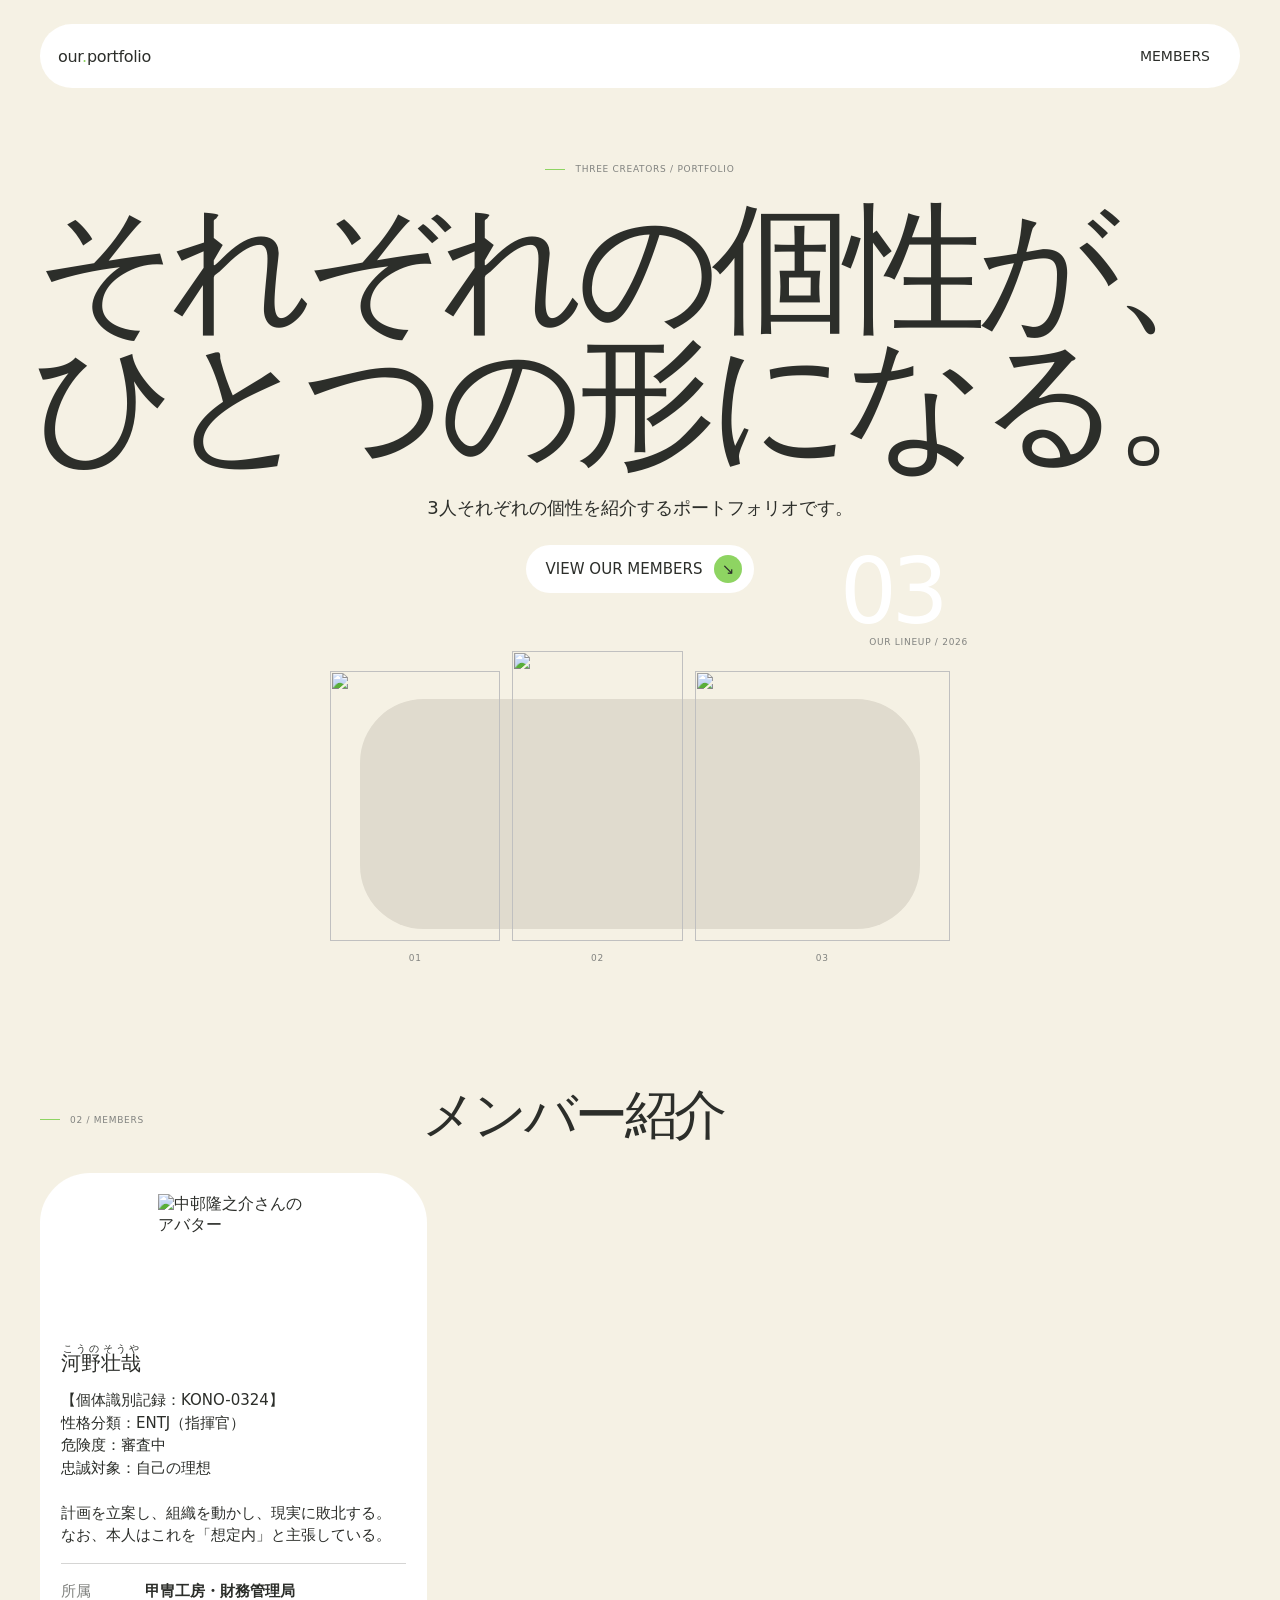
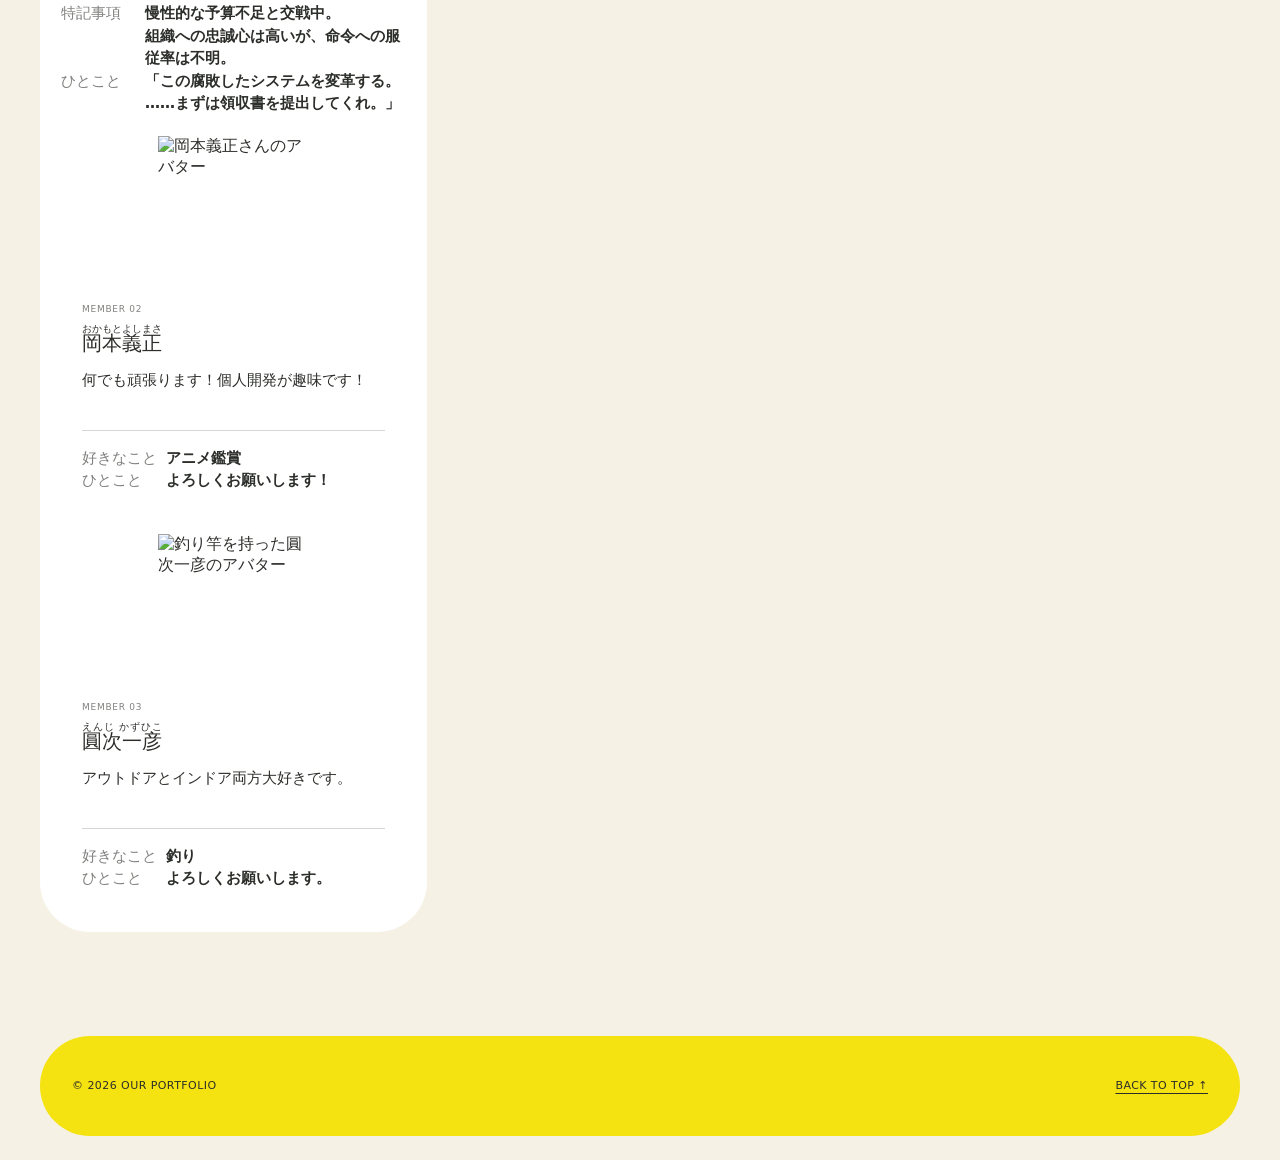
==== index.html @ 77584edf "テストコミット" ====
<!doctype html>
<html lang="ja">
<head>
  <meta charset="utf-8">
  <meta name="viewport" content="width=device-width, initial-scale=1">
  <meta name="theme-color" content="#f5f1e4">
  <meta name="description" content="3人の個性と制作物を紹介するポートフォリオサイトです。">
  <title>3人のポートフォリオ | Our Portfolio</title>
  <style>
    :root {
      color-scheme: light;
      --paper: #f5f1e4;
      --ink: #2c2e2a;
      --muted: #80827f;
      --green: #8ed462;
      --line: #d5d5d4;
      --sandstone: #e0dbce;
      --white: #ffffff;
      --blue: #2ba0ff;
      --coral: #ff705d;
      --yellow: #f5e211;
      --sans: Inter, ui-sans-serif, system-ui, -apple-system, BlinkMacSystemFont, "Segoe UI", sans-serif;
    }

    * {
      box-sizing: border-box;
    }

    html {
      scroll-behavior: smooth;
    }

    body {
      margin: 0;
      background: var(--paper);
      color: var(--ink);
      font-family: var(--sans);
      -webkit-font-smoothing: antialiased;
    }

    a {
      color: inherit;
    }

    .page-shell {
      width: min(1200px, calc(100% - 64px));
      margin: 0 auto;
    }

    .site-header {
      display: flex;
      align-items: center;
      justify-content: space-between;
      min-height: 64px;
      margin-top: 24px;
      padding: 8px 18px;
      border-radius: 50px;
      background: var(--white);
    }

    .wordmark {
      font-size: 16px;
      font-weight: 500;
      letter-spacing: -0.02em;
      text-decoration: none;
    }

    .wordmark span {
      color: var(--green);
    }

    .site-nav {
      display: flex;
      gap: 8px;
      align-items: center;
      font-size: 14px;
      font-weight: 500;
    }

    .site-nav a {
      padding: 10px 12px;
      border-radius: 50px;
      text-decoration: none;
      transition: background 180ms ease;
    }

    .site-nav a:hover,
    .site-nav a:focus-visible {
      background: var(--paper);
    }

    .hero {
      display: flex;
      flex-direction: column;
      align-items: center;
      min-height: 0;
      padding: 76px 0 0;
      color: var(--ink);
      text-align: center;
    }

    .hero .eyebrow {
      justify-content: center;
      margin-bottom: 28px;
    }

    .eyebrow {
      display: flex;
      align-items: center;
      gap: 10px;
      margin: 0 0 20px;
      color: var(--muted);
      font-size: 9px;
      font-weight: 500;
      letter-spacing: 0.08em;
      text-transform: uppercase;
    }

    .eyebrow::before {
      width: 20px;
      height: 1px;
      background: var(--green);
      content: "";
    }

    h1,
    h2,
    p {
      margin-top: 0;
    }

    .hero h1 {
      margin-bottom: 24px;
      font-family: var(--sans);
      font-size: clamp(64px, 11vw, 144px);
      font-weight: 500;
      letter-spacing: -0.06em;
      line-height: 0.95;
    }

    .hero h1 span {
      color: inherit;
      white-space: nowrap;
    }

    .hero-copy {
      max-width: 600px;
      margin: 0 auto 24px;
      color: var(--ink);
      font-size: 18px;
      line-height: 1.5;
    }

    .text-link {
      display: inline-flex;
      align-items: center;
      gap: 12px;
      padding: 10px 12px 10px 20px;
      border-radius: 50px;
      background: var(--white);
      color: var(--ink);
      font-size: 15px;
      font-weight: 500;
      text-decoration: none;
    }

    .text-link span {
      display: grid;
      width: 28px;
      height: 28px;
      place-items: center;
      background: var(--green);
      color: var(--ink);
      border-radius: 50%;
      transition: color 180ms ease, background 180ms ease, transform 180ms ease;
    }

    .text-link:hover span {
      transform: translateX(3px);
      background: var(--sandstone);
      color: var(--ink);
    }

    .portrait-card {
      position: relative;
      width: min(820px, 100%);
      height: 360px;
      margin-top: 28px;
    }

    .portrait-card::before,
    .portrait-card::after {
      position: absolute;
      content: "";
    }

    .portrait-card::before {
      z-index: -1;
      width: min(560px, 84%);
      height: 230px;
      top: 78px;
      left: 50%;
      border-radius: 63.75px;
      background: var(--sandstone);
      transform: translateX(-50%);
    }

    .portrait-card::after {
      z-index: -1;
      top: -72px;
      right: 13%;
      color: var(--white);
      content: "03";
      font-size: clamp(72px, 7.1vw, 90px);
      font-weight: 500;
      letter-spacing: -0.06em;
      line-height: 0.95;
    }

    .hero-lineup {
      position: relative;
      z-index: 1;
      display: flex;
      align-items: end;
      justify-content: center;
      width: min(620px, 100%);
      height: 320px;
      margin: 0 auto;
      gap: 12px;
    }

    .lineup-person {
      position: relative;
      display: grid;
      width: 33.333%;
      max-width: 190px;
      height: 245px;
      place-items: end center;
    }

    .lineup-person-primary {
      height: 270px;
    }

    .lineup-person-tall {
      height: 290px;
    }

    .lineup-person-three {
      width: 50%;
      max-width: 270px;
      height: 270px;
    }

    .hero-avatar {
      display: block;
      width: 100%;
      height: 100%;
      object-fit: cover;
      object-position: center top;
    }

    .lineup-person-three .hero-avatar {
      min-width: 0;
      min-height: 0;
      object-fit: contain;
      object-position: center bottom;
    }

    .lineup-figure {
      position: relative;
      display: block;
      width: 100px;
      height: 205px;
    }

    .lineup-head {
      position: absolute;
      top: 0;
      left: 50%;
      width: 52px;
      height: 58px;
      transform: translateX(-50%);
      border-radius: 48% 48% 45% 45%;
      background: #f2c8a9;
    }

    .lineup-head::before {
      position: absolute;
      top: -3px;
      right: -2px;
      left: -2px;
      height: 28px;
      border-radius: 50% 50% 30% 25%;
      background: var(--ink);
      content: "";
    }

    .lineup-body {
      position: absolute;
      top: 52px;
      left: 7px;
      width: 86px;
      height: 96px;
      background: var(--green);
      clip-path: polygon(20% 0, 80% 0, 100% 26%, 83% 40%, 73% 23%, 76% 100%, 24% 100%, 27% 23%, 17% 40%, 0 26%);
    }

    .lineup-legs {
      position: absolute;
      top: 140px;
      left: 26px;
      width: 48px;
      height: 62px;
      background: linear-gradient(90deg, var(--ink) 0 43%, transparent 43% 57%, var(--ink) 57% 100%);
      clip-path: polygon(0 0, 100% 0, 85% 100%, 56% 100%, 50% 34%, 42% 100%, 13% 100%);
    }

    .lineup-person-two .lineup-body {
      background: var(--blue);
    }

    .lineup-person-three .lineup-body {
      background: var(--coral);
    }

    .lineup-number {
      position: absolute;
      bottom: -22px;
      left: 50%;
      color: var(--muted);
      font-size: 9px;
      font-weight: 500;
      letter-spacing: 0.08em;
      transform: translateX(-50%);
    }

    .portrait-note {
      position: absolute;
      z-index: 2;
      top: 16px;
      right: 10%;
      margin: 0;
      color: var(--muted);
      font-size: 9px;
      font-weight: 500;
      letter-spacing: 0.08em;
    }

    .section {
      padding: 104px 0 0;
    }

    .section-heading {
      display: grid;
      grid-template-columns: 0.6fr 1.4fr;
      gap: 32px;
      margin-bottom: 28px;
    }

    .section-heading .eyebrow {
      margin: 10px 0 0;
    }

    .section-heading h2 {
      margin-bottom: 0;
      font-family: var(--sans);
      font-size: clamp(32px, 5vw, 53px);
      font-weight: 500;
      letter-spacing: -0.06em;
      line-height: 1.15;
    }

    .work-card {
      display: grid;
      grid-template-columns: 0.9fr 1.1fr;
      align-items: center;
      gap: 28px;
      padding: 21px;
      border-radius: 50px;
      background: var(--white);
    }

    .work-art {
      position: relative;
      display: grid;
      min-height: 280px;
      overflow: hidden;
      place-items: center;
      border-radius: 63.75px;
      background: var(--sandstone);
    }

    .work-art::before,
    .work-art::after {
      position: absolute;
      border-radius: 50%;
      content: "";
    }

    .work-art::before {
      top: 24px;
      right: 28px;
      width: 76px;
      height: 76px;
      background: var(--green);
    }

    .work-art::after {
      bottom: 24px;
      left: 28px;
      width: 42px;
      height: 42px;
      background: var(--coral);
    }

    .work-art-title {
      position: relative;
      z-index: 1;
      margin: 0;
      font-size: clamp(42px, 6vw, 72px);
      font-weight: 500;
      letter-spacing: -0.06em;
      line-height: 0.95;
      text-align: center;
    }

    .work-content {
      padding: 10px 24px 10px 0;
    }

    .work-meta {
      margin-bottom: 12px;
      color: var(--muted);
      font-size: 9px;
      font-weight: 500;
      letter-spacing: 0.08em;
    }

    .work-card h3 {
      margin: 0 0 12px;
      font-size: 30px;
      font-weight: 500;
      letter-spacing: -0.06em;
      line-height: 1.2;
    }

    .work-description {
      margin-bottom: 18px;
      color: var(--ink);
      font-size: 15px;
      line-height: 1.5;
    }

    .work-tags {
      display: flex;
      flex-wrap: wrap;
      gap: 8px;
      margin: 0 0 18px;
      padding: 0;
      list-style: none;
    }

    .work-tags li {
      padding: 5px 10px;
      border-radius: 10px;
      background: var(--paper);
      color: var(--muted);
      font-size: 11px;
    }

    .work-link {
      color: var(--ink);
      font-size: 15px;
      text-decoration: underline;
      text-underline-offset: 4px;
    }

    .members-grid {
      display: grid;
      grid-template-columns: repeat(3, 1fr);
      gap: 20px;
    }

    .member-card {
      overflow: hidden;
      padding: 21px;
      border-radius: 50px;
      background: var(--white);
    }

    .member-portrait {
      display: grid;
      width: 108px;
      height: 108px;
      margin: 0 auto;
      place-items: center;
      border-radius: 50%;
      color: var(--ink);
      font-family: var(--sans);
      font-size: 32px;
    }

    .member-portrait-two {
      background: var(--blue);
    }

    .member-portrait-three {
      background: var(--coral);
    }

    .member-portrait-avatar {
      display: block;
      width: 150px;
      height: 150px;
      margin: 0 auto;
      object-fit: contain;
    }

    .member-content {
      padding: 18px 0 0;
    }

    .member-number {
      margin-bottom: 10px;
      color: var(--muted);
      font-size: 9px;
      font-weight: 500;
      letter-spacing: 0.08em;
    }

    .member-card h3 {
      margin: 0 0 12px;
      font-family: var(--sans);
      font-size: 20px;
      font-weight: 500;
    }

    .member-card h3 rt {
      font-size: 0.48em;
    }

    .member-intro,
    .member-details {
      color: var(--ink);
      font-size: 15px;
      line-height: 1.5;
    }

    .member-intro {
      margin-bottom: 0;
      min-height: 45px;
    }

    .member-details {
      display: grid;
      grid-template-columns: 76px 1fr;
      gap: 0 8px;
      margin: 16px 0 0;
      padding-top: 16px;
      border-top: 1px solid var(--line);
    }

    .member-details dt,
    .member-details dd {
      margin: 0;
    }

    .member-details dt {
      color: var(--muted);
    }

    .member-details dd {
      color: var(--ink);
      font-weight: 600;
    }

    .site-footer {
      display: flex;
      align-items: center;
      justify-content: space-between;
      min-height: 100px;
      margin: 104px 0 24px;
      padding: 24px 32px;
      border-radius: 50px;
      background: var(--yellow);
      color: var(--ink);
      font-size: 11px;
      letter-spacing: 0.04em;
    }

    .site-footer p {
      margin: 0;
    }

    .back-to-top {
      color: var(--ink);
      text-decoration: underline;
      text-underline-offset: 4px;
    }

    :focus-visible {
      outline: 2px solid var(--coral);
      outline-offset: 4px;
    }

    @media (max-width: 720px) {
      .page-shell {
        width: min(100% - 32px, 540px);
      }

      .site-header {
        min-height: 60px;
        margin-top: 16px;
        padding: 6px 12px;
      }

      .site-nav {
        gap: 0;
        font-size: 11px;
      }

      .site-nav a {
        padding: 8px 8px;
      }

      .hero {
        padding-top: 60px;
      }

      .hero h1 {
        font-size: clamp(48px, 10vw, 81px);
      }

      .hero-copy {
        font-size: 16px;
      }

      .portrait-card {
        height: 290px;
        margin-top: 18px;
      }

      .portrait-card::before {
        width: min(440px, 92%);
        height: 190px;
        top: 72px;
      }

      .hero-lineup {
        width: min(480px, 100%);
        height: 260px;
        gap: 4px;
      }

      .lineup-person {
        height: 195px;
        max-width: 130px;
      }

      .lineup-person-primary {
        height: 210px;
      }

      .lineup-person-tall {
        height: 225px;
      }

      .lineup-person-three {
        width: 55%;
        max-width: 270px;
        height: 215px;
      }

      .portrait-card::after {
        top: -28px;
      }

      .lineup-person-three {
        width: 55%;
        max-width: 270px;
        height: 215px;
      }

      .portrait-card::after {
        top: -28px;
      }

      .lineup-figure {
        transform: scale(0.76);
        transform-origin: bottom center;
      }

      .section {
        padding: 80px 0 0;
      }

      .section-heading {
        grid-template-columns: 1fr;
        gap: 12px;
      }

      .section-heading {
        margin-bottom: 20px;
      }

      .work-card {
        grid-template-columns: 1fr;
        gap: 20px;
        padding: 16px;
      }

      .work-art {
        min-height: 210px;
        border-radius: 50px;
      }

      .work-content {
        padding: 0 8px 8px;
      }

      .work-card h3 {
        font-size: 26px;
      }

      .members-grid {
        grid-template-columns: 1fr;
      }

      .member-card {
        display: grid;
        grid-template-columns: 112px 1fr;
        align-items: center;
        padding: 16px;
      }

      .member-portrait {
        width: 84px;
        height: 84px;
        margin: 0 auto;
        font-size: 26px;
      }

      .member-portrait-avatar {
        width: 84px;
        height: 84px;
        margin: 0 auto;
      }

      .member-content {
        padding: 0 0 0 12px;
      }

      .member-intro {
        min-height: 0;
      }

      .site-footer {
        min-height: 80px;
        margin: 80px 0 16px;
        padding: 20px 24px;
      }
    }

    @media (max-width: 380px) {
      .page-shell {
        width: calc(100% - 32px);
      }

      .hero h1 {
        font-size: clamp(42px, 12vw, 48px);
      }

      .site-nav {
        gap: 0;
        font-size: 9px;
      }

      .site-nav a {
        padding: 7px 5px;
      }

      .wordmark {
        font-size: 14px;
      }

      .member-card {
        grid-template-columns: 88px 1fr;
      }

      .member-portrait {
        width: 68px;
        height: 68px;
        font-size: 22px;
      }

      .member-portrait-avatar {
        width: 68px;
        height: 68px;
      }

      .member-content {
        padding-left: 8px;
      }

      .member-details {
        grid-template-columns: 62px 1fr;
        font-size: 12px;
      }

      .site-footer {
        padding-right: 18px;
        padding-left: 18px;
        font-size: 10px;
      }
    }

    @media (max-width: 370px) {
      .lineup-person-three {
        width: 43%;
      }
    }

    @media (prefers-reduced-motion: reduce) {
      *,
      *::before,
      *::after {
        scroll-behavior: auto !important;
        transition-duration: 0.01ms !important;
      }
    }
  </style>
</head>
<body>
  <div class="page-shell" id="top">
    <header class="site-header">
      <a class="wordmark" href="#top" aria-label="3人のポートフォリオ ホーム">our<span>.</span>portfolio</a>
      <nav class="site-nav" aria-label="メインナビゲーション">
        <a href="#members">MEMBERS</a>
      </nav>
    </header>

    <main>
      <section class="hero" aria-labelledby="intro-title">
        <div class="hero-content">
          <p class="eyebrow">Three creators / Portfolio</p>
          <h1 id="intro-title">それぞれの個性が、<br><span>ひとつの形になる。</span></h1>
          <p class="hero-copy">
            3人それぞれの個性を紹介するポートフォリオです。
          </p>
          <a class="text-link" href="#members">VIEW OUR MEMBERS <span aria-hidden="true">↘</span></a>
        </div>
        <div class="portrait-card" role="img" aria-label="3人のメンバーが並んだプロフィールビジュアル">
          <div class="hero-lineup" aria-hidden="true">
            <div class="lineup-person lineup-person-primary">
              <img class="hero-avatar" src="assets/ryunosuke-avatar.png" alt="">
              <span class="lineup-number">01</span>
            </div>
            <div class="lineup-person lineup-person-two lineup-person-tall">
              <img class="hero-avatar" src="assets/yoshimasa-avatar.png" alt="">
              <span class="lineup-number">02</span>
            </div>
            <div class="lineup-person lineup-person-three">
              <img class="hero-avatar" src="assets/enji-avatar.png" alt="">
              <span class="lineup-number">03</span>
            </div>
          </div>
          <p class="portrait-note">OUR LINEUP / 2026</p>
        </div>
      </section>

      <!--
        制作実績はまだないため、現在は非表示にしています。
        制作実績ができたら、このコメントを解除してください。
        <section class="section" id="works" aria-labelledby="works-title">
          <div class="section-heading">
            <p class="eyebrow">01 / Works</p>
            <div>
              <h2 id="works-title">制作実績</h2>
            </div>
          </div>
          <article class="work-card">
            <div class="work-art" aria-hidden="true">
              <p class="work-art-title">OUR<br>WORKS</p>
            </div>
            <div class="work-content">
              <p class="work-meta">PROJECT 01 / WEB</p>
              <h3>3人のポートフォリオサイト</h3>
              <p class="work-description">3人のプロフィールや個性を紹介するために制作しているWebサイトです。</p>
              <ul class="work-tags" aria-label="作品の種類">
                <li>WEB</li>
                <li>PORTFOLIO</li>
              </ul>
              <a class="work-link" href="#members">メンバーを見る →</a>
            </div>
          </article>
        </section>
      -->

      <section class="section" id="members" aria-labelledby="members-title">
        <div class="section-heading">
          <p class="eyebrow">02 / Members</p>
          <div>
            <h2 id="members-title">メンバー紹介</h2>
          </div>
        </div>
        <div class="members-grid">
          <article class="member-card">
            <img class="member-portrait-avatar" src="assets/ryunosuke-avatar.png" alt="中邨隆之介さんのアバター">
 
<h3><ruby>河野壮哉<rt>こうのそうや</rt></ruby></h3>

<p class="member-intro">
  【個体識別記録：KONO-0324】<br>
  性格分類：ENTJ（指揮官）<br>
  危険度：審査中<br>
  忠誠対象：自己の理想<br><br>
  計画を立案し、組織を動かし、現実に敗北する。<br>
  なお、本人はこれを「想定内」と主張している。
</p>

<dl class="member-details">
  <dt>所属</dt>
  <dd>甲冑工房・財務管理局</dd>

  <dt>特記事項</dt>
  <dd>
    慢性的な予算不足と交戦中。<br>
    組織への忠誠心は高いが、命令への服従率は不明。
  </dd>

  <dt>ひとこと</dt>
  <dd>
    「この腐敗したシステムを変革する。<br>
    ……まずは領収書を提出してくれ。」
  </dd>
</dl>

          <article class="member-card">
            <img class="member-portrait-avatar" src="assets/yoshimasa-avatar-2toshin.png" alt="岡本義正さんのアバター">
            <div class="member-content">
              <p class="member-number">MEMBER 02</p>
              <h3><ruby>岡本義正<rt>おかもとよしまさ</rt></ruby></h3>
              <p class="member-intro">何でも頑張ります！個人開発が趣味です！</p>
              <dl class="member-details">
                <dt>好きなこと</dt><dd>アニメ鑑賞</dd>
                <dt>ひとこと</dt><dd>よろしくお願いします！</dd>
              </dl>
            </div>
          </article>
          <article class="member-card">
            <img class="member-portrait-avatar" src="assets/enji-avatar.png" alt="釣り竿を持った圓次一彦のアバター">
            <div class="member-content">
              <p class="member-number">MEMBER 03</p>
              <h3><ruby>圓次一彦<rt>えんじ かずひこ</rt></ruby></h3>
              <p class="member-intro">アウトドアとインドア両方大好きです。</p>
              <dl class="member-details">
                <dt>好きなこと</dt><dd>釣り</dd>
                <dt>ひとこと</dt><dd>よろしくお願いします。</dd>
              </dl>
            </div>
          </article>
        </div>
      </section>

    </main>

    <footer class="site-footer">
      <p>© 2026 OUR PORTFOLIO</p>
      <a class="back-to-top" href="#top">BACK TO TOP ↑</a>
    </footer>
  </div>
</body>
</html>
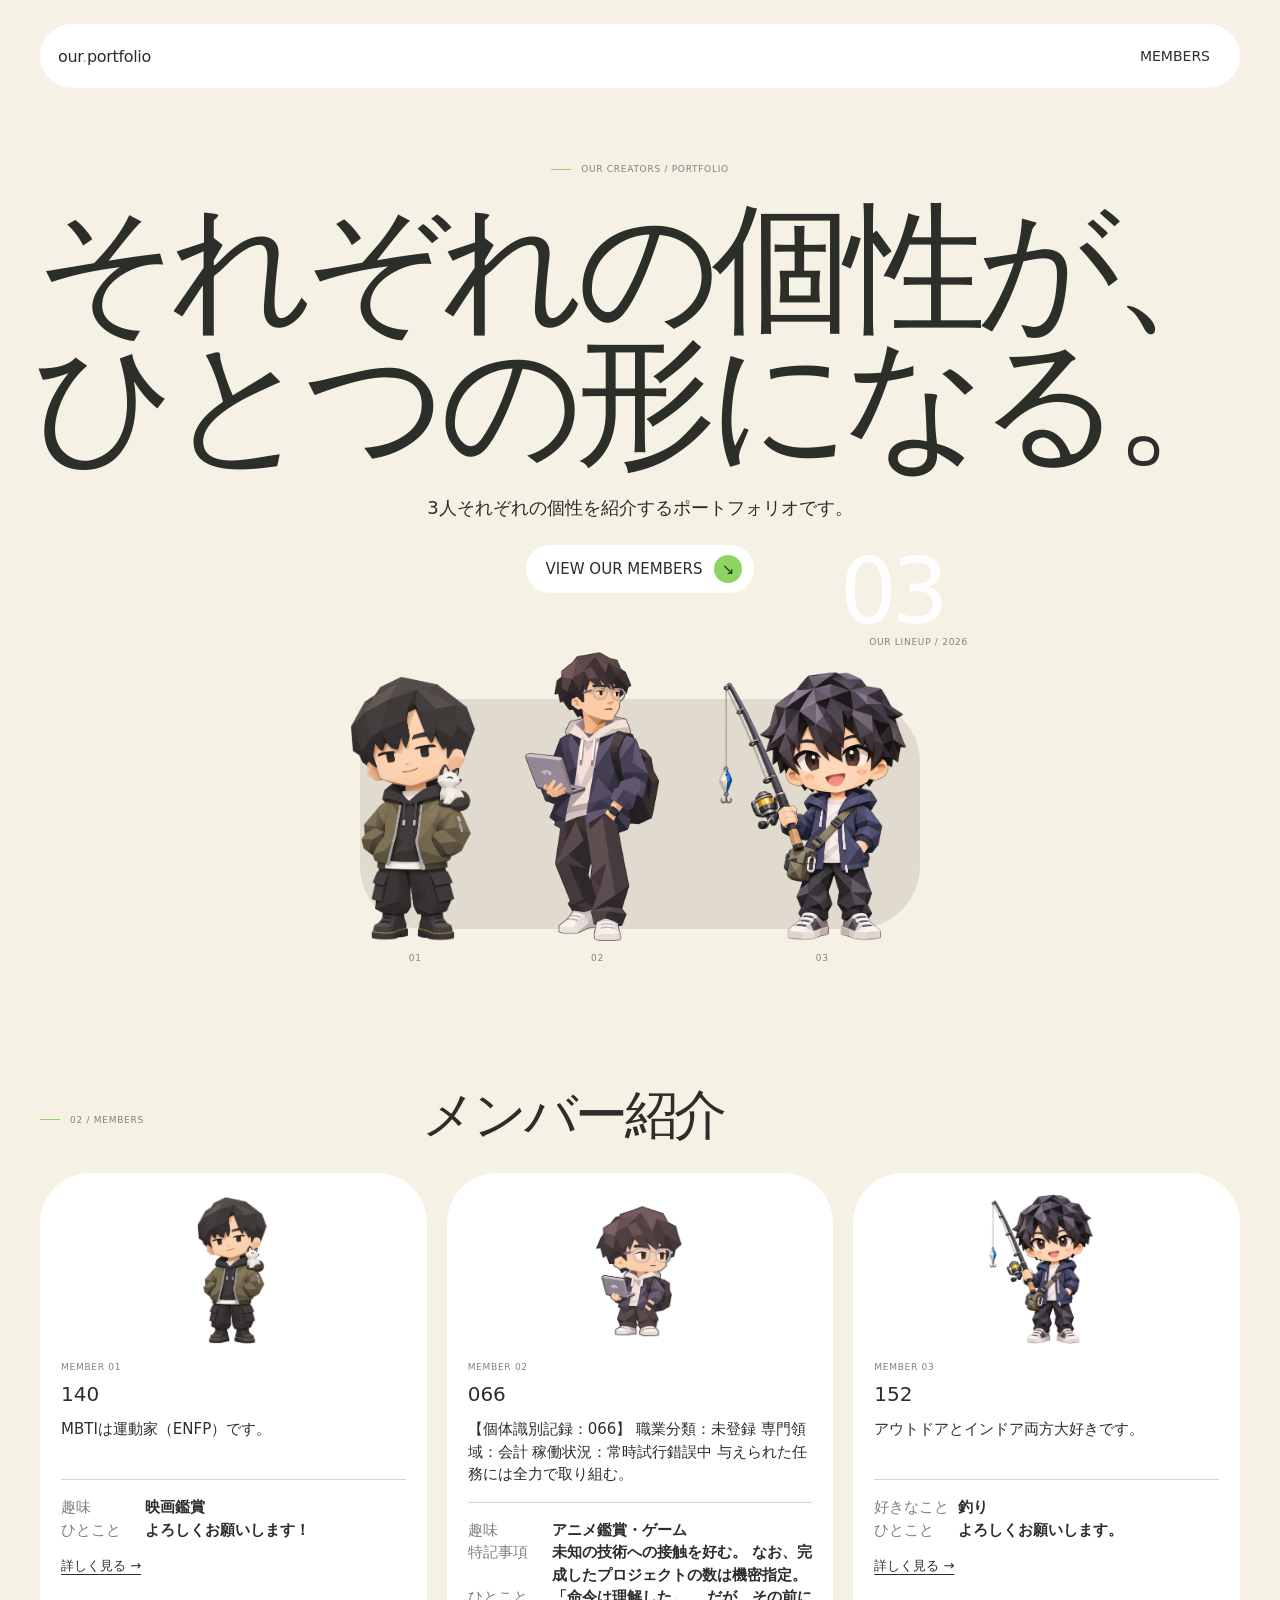
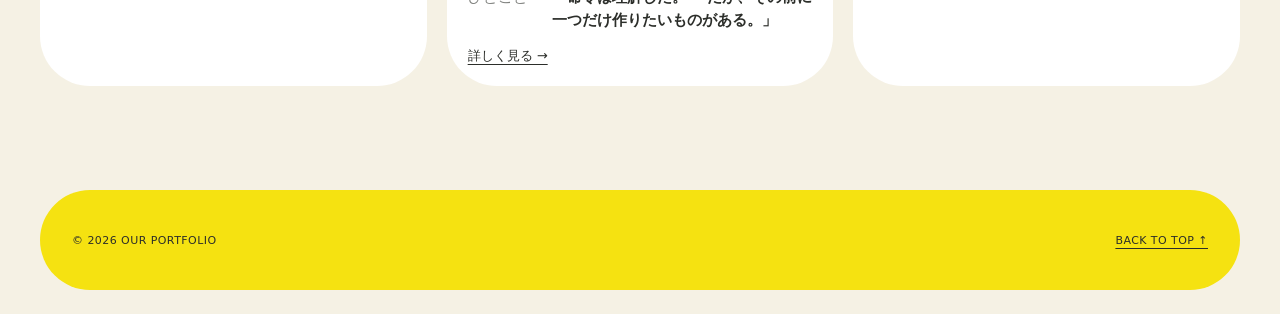
==== commit 83036eb2: "Resolve merge conflict" ====
--- a/index.html
+++ b/index.html
@@ -4,838 +4,16 @@
   <meta charset="utf-8">
   <meta name="viewport" content="width=device-width, initial-scale=1">
   <meta name="theme-color" content="#f5f1e4">
-  <meta name="description" content="3人の個性と制作物を紹介するポートフォリオサイトです。">
-  <title>3人のポートフォリオ | Our Portfolio</title>
-  <style>
-    :root {
-      color-scheme: light;
-      --paper: #f5f1e4;
-      --ink: #2c2e2a;
-      --muted: #80827f;
-      --green: #8ed462;
-      --line: #d5d5d4;
-      --sandstone: #e0dbce;
-      --white: #ffffff;
-      --blue: #2ba0ff;
-      --coral: #ff705d;
-      --yellow: #f5e211;
-      --sans: Inter, ui-sans-serif, system-ui, -apple-system, BlinkMacSystemFont, "Segoe UI", sans-serif;
-    }
-
-    * {
-      box-sizing: border-box;
-    }
-
-    html {
-      scroll-behavior: smooth;
-    }
-
-    body {
-      margin: 0;
-      background: var(--paper);
-      color: var(--ink);
-      font-family: var(--sans);
-      -webkit-font-smoothing: antialiased;
-    }
-
-    a {
-      color: inherit;
-    }
-
-    .page-shell {
-      width: min(1200px, calc(100% - 64px));
-      margin: 0 auto;
-    }
-
-    .site-header {
-      display: flex;
-      align-items: center;
-      justify-content: space-between;
-      min-height: 64px;
-      margin-top: 24px;
-      padding: 8px 18px;
-      border-radius: 50px;
-      background: var(--white);
-    }
-
-    .wordmark {
-      font-size: 16px;
-      font-weight: 500;
-      letter-spacing: -0.02em;
-      text-decoration: none;
-    }
-
-    .wordmark span {
-      color: var(--green);
-    }
-
-    .site-nav {
-      display: flex;
-      gap: 8px;
-      align-items: center;
-      font-size: 14px;
-      font-weight: 500;
-    }
-
-    .site-nav a {
-      padding: 10px 12px;
-      border-radius: 50px;
-      text-decoration: none;
-      transition: background 180ms ease;
-    }
-
-    .site-nav a:hover,
-    .site-nav a:focus-visible {
-      background: var(--paper);
-    }
-
-    .hero {
-      display: flex;
-      flex-direction: column;
-      align-items: center;
-      min-height: 0;
-      padding: 76px 0 0;
-      color: var(--ink);
-      text-align: center;
-    }
-
-    .hero .eyebrow {
-      justify-content: center;
-      margin-bottom: 28px;
-    }
-
-    .eyebrow {
-      display: flex;
-      align-items: center;
-      gap: 10px;
-      margin: 0 0 20px;
-      color: var(--muted);
-      font-size: 9px;
-      font-weight: 500;
-      letter-spacing: 0.08em;
-      text-transform: uppercase;
-    }
-
-    .eyebrow::before {
-      width: 20px;
-      height: 1px;
-      background: var(--green);
-      content: "";
-    }
-
-    h1,
-    h2,
-    p {
-      margin-top: 0;
-    }
-
-    .hero h1 {
-      margin-bottom: 24px;
-      font-family: var(--sans);
-      font-size: clamp(64px, 11vw, 144px);
-      font-weight: 500;
-      letter-spacing: -0.06em;
-      line-height: 0.95;
-    }
-
-    .hero h1 span {
-      color: inherit;
-      white-space: nowrap;
-    }
-
-    .hero-copy {
-      max-width: 600px;
-      margin: 0 auto 24px;
-      color: var(--ink);
-      font-size: 18px;
-      line-height: 1.5;
-    }
-
-    .text-link {
-      display: inline-flex;
-      align-items: center;
-      gap: 12px;
-      padding: 10px 12px 10px 20px;
-      border-radius: 50px;
-      background: var(--white);
-      color: var(--ink);
-      font-size: 15px;
-      font-weight: 500;
-      text-decoration: none;
-    }
-
-    .text-link span {
-      display: grid;
-      width: 28px;
-      height: 28px;
-      place-items: center;
-      background: var(--green);
-      color: var(--ink);
-      border-radius: 50%;
-      transition: color 180ms ease, background 180ms ease, transform 180ms ease;
-    }
-
-    .text-link:hover span {
-      transform: translateX(3px);
-      background: var(--sandstone);
-      color: var(--ink);
-    }
-
-    .portrait-card {
-      position: relative;
-      width: min(820px, 100%);
-      height: 360px;
-      margin-top: 28px;
-    }
-
-    .portrait-card::before,
-    .portrait-card::after {
-      position: absolute;
-      content: "";
-    }
-
-    .portrait-card::before {
-      z-index: -1;
-      width: min(560px, 84%);
-      height: 230px;
-      top: 78px;
-      left: 50%;
-      border-radius: 63.75px;
-      background: var(--sandstone);
-      transform: translateX(-50%);
-    }
-
-    .portrait-card::after {
-      z-index: -1;
-      top: -72px;
-      right: 13%;
-      color: var(--white);
-      content: "03";
-      font-size: clamp(72px, 7.1vw, 90px);
-      font-weight: 500;
-      letter-spacing: -0.06em;
-      line-height: 0.95;
-    }
-
-    .hero-lineup {
-      position: relative;
-      z-index: 1;
-      display: flex;
-      align-items: end;
-      justify-content: center;
-      width: min(620px, 100%);
-      height: 320px;
-      margin: 0 auto;
-      gap: 12px;
-    }
-
-    .lineup-person {
-      position: relative;
-      display: grid;
-      width: 33.333%;
-      max-width: 190px;
-      height: 245px;
-      place-items: end center;
-    }
-
-    .lineup-person-primary {
-      height: 270px;
-    }
-
-    .lineup-person-tall {
-      height: 290px;
-    }
-
-    .lineup-person-three {
-      width: 50%;
-      max-width: 270px;
-      height: 270px;
-    }
-
-    .hero-avatar {
-      display: block;
-      width: 100%;
-      height: 100%;
-      object-fit: cover;
-      object-position: center top;
-    }
-
-    .lineup-person-three .hero-avatar {
-      min-width: 0;
-      min-height: 0;
-      object-fit: contain;
-      object-position: center bottom;
-    }
-
-    .lineup-figure {
-      position: relative;
-      display: block;
-      width: 100px;
-      height: 205px;
-    }
-
-    .lineup-head {
-      position: absolute;
-      top: 0;
-      left: 50%;
-      width: 52px;
-      height: 58px;
-      transform: translateX(-50%);
-      border-radius: 48% 48% 45% 45%;
-      background: #f2c8a9;
-    }
-
-    .lineup-head::before {
-      position: absolute;
-      top: -3px;
-      right: -2px;
-      left: -2px;
-      height: 28px;
-      border-radius: 50% 50% 30% 25%;
-      background: var(--ink);
-      content: "";
-    }
-
-    .lineup-body {
-      position: absolute;
-      top: 52px;
-      left: 7px;
-      width: 86px;
-      height: 96px;
-      background: var(--green);
-      clip-path: polygon(20% 0, 80% 0, 100% 26%, 83% 40%, 73% 23%, 76% 100%, 24% 100%, 27% 23%, 17% 40%, 0 26%);
-    }
-
-    .lineup-legs {
-      position: absolute;
-      top: 140px;
-      left: 26px;
-      width: 48px;
-      height: 62px;
-      background: linear-gradient(90deg, var(--ink) 0 43%, transparent 43% 57%, var(--ink) 57% 100%);
-      clip-path: polygon(0 0, 100% 0, 85% 100%, 56% 100%, 50% 34%, 42% 100%, 13% 100%);
-    }
-
-    .lineup-person-two .lineup-body {
-      background: var(--blue);
-    }
-
-    .lineup-person-three .lineup-body {
-      background: var(--coral);
-    }
-
-    .lineup-number {
-      position: absolute;
-      bottom: -22px;
-      left: 50%;
-      color: var(--muted);
-      font-size: 9px;
-      font-weight: 500;
-      letter-spacing: 0.08em;
-      transform: translateX(-50%);
-    }
-
-    .portrait-note {
-      position: absolute;
-      z-index: 2;
-      top: 16px;
-      right: 10%;
-      margin: 0;
-      color: var(--muted);
-      font-size: 9px;
-      font-weight: 500;
-      letter-spacing: 0.08em;
-    }
-
-    .section {
-      padding: 104px 0 0;
-    }
-
-    .section-heading {
-      display: grid;
-      grid-template-columns: 0.6fr 1.4fr;
-      gap: 32px;
-      margin-bottom: 28px;
-    }
-
-    .section-heading .eyebrow {
-      margin: 10px 0 0;
-    }
-
-    .section-heading h2 {
-      margin-bottom: 0;
-      font-family: var(--sans);
-      font-size: clamp(32px, 5vw, 53px);
-      font-weight: 500;
-      letter-spacing: -0.06em;
-      line-height: 1.15;
-    }
-
-    .work-card {
-      display: grid;
-      grid-template-columns: 0.9fr 1.1fr;
-      align-items: center;
-      gap: 28px;
-      padding: 21px;
-      border-radius: 50px;
-      background: var(--white);
-    }
-
-    .work-art {
-      position: relative;
-      display: grid;
-      min-height: 280px;
-      overflow: hidden;
-      place-items: center;
-      border-radius: 63.75px;
-      background: var(--sandstone);
-    }
-
-    .work-art::before,
-    .work-art::after {
-      position: absolute;
-      border-radius: 50%;
-      content: "";
-    }
-
-    .work-art::before {
-      top: 24px;
-      right: 28px;
-      width: 76px;
-      height: 76px;
-      background: var(--green);
-    }
-
-    .work-art::after {
-      bottom: 24px;
-      left: 28px;
-      width: 42px;
-      height: 42px;
-      background: var(--coral);
-    }
-
-    .work-art-title {
-      position: relative;
-      z-index: 1;
-      margin: 0;
-      font-size: clamp(42px, 6vw, 72px);
-      font-weight: 500;
-      letter-spacing: -0.06em;
-      line-height: 0.95;
-      text-align: center;
-    }
-
-    .work-content {
-      padding: 10px 24px 10px 0;
-    }
-
-    .work-meta {
-      margin-bottom: 12px;
-      color: var(--muted);
-      font-size: 9px;
-      font-weight: 500;
-      letter-spacing: 0.08em;
-    }
-
-    .work-card h3 {
-      margin: 0 0 12px;
-      font-size: 30px;
-      font-weight: 500;
-      letter-spacing: -0.06em;
-      line-height: 1.2;
-    }
-
-    .work-description {
-      margin-bottom: 18px;
-      color: var(--ink);
-      font-size: 15px;
-      line-height: 1.5;
-    }
-
-    .work-tags {
-      display: flex;
-      flex-wrap: wrap;
-      gap: 8px;
-      margin: 0 0 18px;
-      padding: 0;
-      list-style: none;
-    }
-
-    .work-tags li {
-      padding: 5px 10px;
-      border-radius: 10px;
-      background: var(--paper);
-      color: var(--muted);
-      font-size: 11px;
-    }
-
-    .work-link {
-      color: var(--ink);
-      font-size: 15px;
-      text-decoration: underline;
-      text-underline-offset: 4px;
-    }
-
-    .members-grid {
-      display: grid;
-      grid-template-columns: repeat(3, 1fr);
-      gap: 20px;
-    }
-
-    .member-card {
-      overflow: hidden;
-      padding: 21px;
-      border-radius: 50px;
-      background: var(--white);
-    }
-
-    .member-portrait {
-      display: grid;
-      width: 108px;
-      height: 108px;
-      margin: 0 auto;
-      place-items: center;
-      border-radius: 50%;
-      color: var(--ink);
-      font-family: var(--sans);
-      font-size: 32px;
-    }
-
-    .member-portrait-two {
-      background: var(--blue);
-    }
-
-    .member-portrait-three {
-      background: var(--coral);
-    }
-
-    .member-portrait-avatar {
-      display: block;
-      width: 150px;
-      height: 150px;
-      margin: 0 auto;
-      object-fit: contain;
-    }
-
-    .member-content {
-      padding: 18px 0 0;
-    }
-
-    .member-number {
-      margin-bottom: 10px;
-      color: var(--muted);
-      font-size: 9px;
-      font-weight: 500;
-      letter-spacing: 0.08em;
-    }
-
-    .member-card h3 {
-      margin: 0 0 12px;
-      font-family: var(--sans);
-      font-size: 20px;
-      font-weight: 500;
-    }
-
-    .member-card h3 rt {
-      font-size: 0.48em;
-    }
-
-    .member-intro,
-    .member-details {
-      color: var(--ink);
-      font-size: 15px;
-      line-height: 1.5;
-    }
-
-    .member-intro {
-      margin-bottom: 0;
-      min-height: 45px;
-    }
-
-    .member-details {
-      display: grid;
-      grid-template-columns: 76px 1fr;
-      gap: 0 8px;
-      margin: 16px 0 0;
-      padding-top: 16px;
-      border-top: 1px solid var(--line);
-    }
-
-    .member-details dt,
-    .member-details dd {
-      margin: 0;
-    }
-
-    .member-details dt {
-      color: var(--muted);
-    }
-
-    .member-details dd {
-      color: var(--ink);
-      font-weight: 600;
-    }
-
-    .site-footer {
-      display: flex;
-      align-items: center;
-      justify-content: space-between;
-      min-height: 100px;
-      margin: 104px 0 24px;
-      padding: 24px 32px;
-      border-radius: 50px;
-      background: var(--yellow);
-      color: var(--ink);
-      font-size: 11px;
-      letter-spacing: 0.04em;
-    }
-
-    .site-footer p {
-      margin: 0;
-    }
-
-    .back-to-top {
-      color: var(--ink);
-      text-decoration: underline;
-      text-underline-offset: 4px;
-    }
-
-    :focus-visible {
-      outline: 2px solid var(--coral);
-      outline-offset: 4px;
-    }
-
-    @media (max-width: 720px) {
-      .page-shell {
-        width: min(100% - 32px, 540px);
-      }
-
-      .site-header {
-        min-height: 60px;
-        margin-top: 16px;
-        padding: 6px 12px;
-      }
-
-      .site-nav {
-        gap: 0;
-        font-size: 11px;
-      }
-
-      .site-nav a {
-        padding: 8px 8px;
-      }
-
-      .hero {
-        padding-top: 60px;
-      }
-
-      .hero h1 {
-        font-size: clamp(48px, 10vw, 81px);
-      }
-
-      .hero-copy {
-        font-size: 16px;
-      }
-
-      .portrait-card {
-        height: 290px;
-        margin-top: 18px;
-      }
-
-      .portrait-card::before {
-        width: min(440px, 92%);
-        height: 190px;
-        top: 72px;
-      }
-
-      .hero-lineup {
-        width: min(480px, 100%);
-        height: 260px;
-        gap: 4px;
-      }
-
-      .lineup-person {
-        height: 195px;
-        max-width: 130px;
-      }
-
-      .lineup-person-primary {
-        height: 210px;
-      }
-
-      .lineup-person-tall {
-        height: 225px;
-      }
-
-      .lineup-person-three {
-        width: 55%;
-        max-width: 270px;
-        height: 215px;
-      }
-
-      .portrait-card::after {
-        top: -28px;
-      }
-
-      .lineup-person-three {
-        width: 55%;
-        max-width: 270px;
-        height: 215px;
-      }
-
-      .portrait-card::after {
-        top: -28px;
-      }
-
-      .lineup-figure {
-        transform: scale(0.76);
-        transform-origin: bottom center;
-      }
-
-      .section {
-        padding: 80px 0 0;
-      }
-
-      .section-heading {
-        grid-template-columns: 1fr;
-        gap: 12px;
-      }
-
-      .section-heading {
-        margin-bottom: 20px;
-      }
-
-      .work-card {
-        grid-template-columns: 1fr;
-        gap: 20px;
-        padding: 16px;
-      }
-
-      .work-art {
-        min-height: 210px;
-        border-radius: 50px;
-      }
-
-      .work-content {
-        padding: 0 8px 8px;
-      }
-
-      .work-card h3 {
-        font-size: 26px;
-      }
-
-      .members-grid {
-        grid-template-columns: 1fr;
-      }
-
-      .member-card {
-        display: grid;
-        grid-template-columns: 112px 1fr;
-        align-items: center;
-        padding: 16px;
-      }
-
-      .member-portrait {
-        width: 84px;
-        height: 84px;
-        margin: 0 auto;
-        font-size: 26px;
-      }
-
-      .member-portrait-avatar {
-        width: 84px;
-        height: 84px;
-        margin: 0 auto;
-      }
-
-      .member-content {
-        padding: 0 0 0 12px;
-      }
-
-      .member-intro {
-        min-height: 0;
-      }
-
-      .site-footer {
-        min-height: 80px;
-        margin: 80px 0 16px;
-        padding: 20px 24px;
-      }
-    }
-
-    @media (max-width: 380px) {
-      .page-shell {
-        width: calc(100% - 32px);
-      }
-
-      .hero h1 {
-        font-size: clamp(42px, 12vw, 48px);
-      }
-
-      .site-nav {
-        gap: 0;
-        font-size: 9px;
-      }
-
-      .site-nav a {
-        padding: 7px 5px;
-      }
-
-      .wordmark {
-        font-size: 14px;
-      }
-
-      .member-card {
-        grid-template-columns: 88px 1fr;
-      }
-
-      .member-portrait {
-        width: 68px;
-        height: 68px;
-        font-size: 22px;
-      }
-
-      .member-portrait-avatar {
-        width: 68px;
-        height: 68px;
-      }
-
-      .member-content {
-        padding-left: 8px;
-      }
-
-      .member-details {
-        grid-template-columns: 62px 1fr;
-        font-size: 12px;
-      }
-
-      .site-footer {
-        padding-right: 18px;
-        padding-left: 18px;
-        font-size: 10px;
-      }
-    }
-
-    @media (max-width: 370px) {
-      .lineup-person-three {
-        width: 43%;
-      }
-    }
-
-    @media (prefers-reduced-motion: reduce) {
-      *,
-      *::before,
-      *::after {
-        scroll-behavior: auto !important;
-        transition-duration: 0.01ms !important;
-      }
-    }
-  </style>
+  <meta name="description" content="メンバーそれぞれの個性と制作物を紹介するポートフォリオサイトです。">
+  <title>Our Portfolio</title>
+  <link rel="stylesheet" href="style.css">
 </head>
 <body>
   <div class="page-shell" id="top">
     <header class="site-header">
-      <a class="wordmark" href="#top" aria-label="3人のポートフォリオ ホーム">our<span>.</span>portfolio</a>
+      <a class="wordmark" href="#top" aria-label="ポートフォリオ ホーム">our<span>.</span>portfolio</a>
       <nav class="site-nav" aria-label="メインナビゲーション">
+        <a href="#works" id="nav-works" hidden>WORKS</a>
         <a href="#members">MEMBERS</a>
       </nav>
     </header>
@@ -843,59 +21,30 @@
     <main>
       <section class="hero" aria-labelledby="intro-title">
         <div class="hero-content">
-          <p class="eyebrow">Three creators / Portfolio</p>
+          <p class="eyebrow">Our creators / Portfolio</p>
           <h1 id="intro-title">それぞれの個性が、<br><span>ひとつの形になる。</span></h1>
           <p class="hero-copy">
-            3人それぞれの個性を紹介するポートフォリオです。
+            <span id="member-count">メンバー</span>それぞれの個性を紹介するポートフォリオです。
           </p>
           <a class="text-link" href="#members">VIEW OUR MEMBERS <span aria-hidden="true">↘</span></a>
         </div>
-        <div class="portrait-card" role="img" aria-label="3人のメンバーが並んだプロフィールビジュアル">
-          <div class="hero-lineup" aria-hidden="true">
-            <div class="lineup-person lineup-person-primary">
-              <img class="hero-avatar" src="assets/ryunosuke-avatar.png" alt="">
-              <span class="lineup-number">01</span>
-            </div>
-            <div class="lineup-person lineup-person-two lineup-person-tall">
-              <img class="hero-avatar" src="assets/yoshimasa-avatar.png" alt="">
-              <span class="lineup-number">02</span>
-            </div>
-            <div class="lineup-person lineup-person-three">
-              <img class="hero-avatar" src="assets/enji-avatar.png" alt="">
-              <span class="lineup-number">03</span>
-            </div>
-          </div>
+        <div class="portrait-card" id="portrait-card" role="img" aria-label="メンバーが並んだプロフィールビジュアル">
+          <!-- members/ のデータから自動で並びます -->
+          <div class="hero-lineup" id="hero-lineup" aria-hidden="true"></div>
           <p class="portrait-note">OUR LINEUP / 2026</p>
         </div>
       </section>
 
-      <!--
-        制作実績はまだないため、現在は非表示にしています。
-        制作実績ができたら、このコメントを解除してください。
-        <section class="section" id="works" aria-labelledby="works-title">
-          <div class="section-heading">
-            <p class="eyebrow">01 / Works</p>
-            <div>
-              <h2 id="works-title">制作実績</h2>
-            </div>
+      <!-- 制作実績：誰かの works に作品が入ると自動で表示されます -->
+      <section class="section" id="works" aria-labelledby="works-title" hidden>
+        <div class="section-heading">
+          <p class="eyebrow">01 / Works</p>
+          <div>
+            <h2 id="works-title">制作実績</h2>
           </div>
-          <article class="work-card">
-            <div class="work-art" aria-hidden="true">
-              <p class="work-art-title">OUR<br>WORKS</p>
-            </div>
-            <div class="work-content">
-              <p class="work-meta">PROJECT 01 / WEB</p>
-              <h3>3人のポートフォリオサイト</h3>
-              <p class="work-description">3人のプロフィールや個性を紹介するために制作しているWebサイトです。</p>
-              <ul class="work-tags" aria-label="作品の種類">
-                <li>WEB</li>
-                <li>PORTFOLIO</li>
-              </ul>
-              <a class="work-link" href="#members">メンバーを見る →</a>
-            </div>
-          </article>
-        </section>
-      -->
+        </div>
+        <div class="works-list" id="works-list"></div>
+      </section>
 
       <section class="section" id="members" aria-labelledby="members-title">
         <div class="section-heading">
@@ -904,65 +53,9 @@
             <h2 id="members-title">メンバー紹介</h2>
           </div>
         </div>
-        <div class="members-grid">
-          <article class="member-card">
-            <img class="member-portrait-avatar" src="assets/ryunosuke-avatar.png" alt="中邨隆之介さんのアバター">
- 
-<h3><ruby>河野壮哉<rt>こうのそうや</rt></ruby></h3>
-
-<p class="member-intro">
-  【個体識別記録：KONO-0324】<br>
-  性格分類：ENTJ（指揮官）<br>
-  危険度：審査中<br>
-  忠誠対象：自己の理想<br><br>
-  計画を立案し、組織を動かし、現実に敗北する。<br>
-  なお、本人はこれを「想定内」と主張している。
-</p>
-
-<dl class="member-details">
-  <dt>所属</dt>
-  <dd>甲冑工房・財務管理局</dd>
-
-  <dt>特記事項</dt>
-  <dd>
-    慢性的な予算不足と交戦中。<br>
-    組織への忠誠心は高いが、命令への服従率は不明。
-  </dd>
-
-  <dt>ひとこと</dt>
-  <dd>
-    「この腐敗したシステムを変革する。<br>
-    ……まずは領収書を提出してくれ。」
-  </dd>
-</dl>
-
-          <article class="member-card">
-            <img class="member-portrait-avatar" src="assets/yoshimasa-avatar-2toshin.png" alt="岡本義正さんのアバター">
-            <div class="member-content">
-              <p class="member-number">MEMBER 02</p>
-              <h3><ruby>岡本義正<rt>おかもとよしまさ</rt></ruby></h3>
-              <p class="member-intro">何でも頑張ります！個人開発が趣味です！</p>
-              <dl class="member-details">
-                <dt>好きなこと</dt><dd>アニメ鑑賞</dd>
-                <dt>ひとこと</dt><dd>よろしくお願いします！</dd>
-              </dl>
-            </div>
-          </article>
-          <article class="member-card">
-            <img class="member-portrait-avatar" src="assets/enji-avatar.png" alt="釣り竿を持った圓次一彦のアバター">
-            <div class="member-content">
-              <p class="member-number">MEMBER 03</p>
-              <h3><ruby>圓次一彦<rt>えんじ かずひこ</rt></ruby></h3>
-              <p class="member-intro">アウトドアとインドア両方大好きです。</p>
-              <dl class="member-details">
-                <dt>好きなこと</dt><dd>釣り</dd>
-                <dt>ひとこと</dt><dd>よろしくお願いします。</dd>
-              </dl>
-            </div>
-          </article>
-        </div>
+        <!-- members/ のデータから自動でカードが作られます -->
+        <div class="members-grid" id="members-grid"></div>
       </section>
-
     </main>
 
     <footer class="site-footer">
@@ -970,5 +63,8 @@
       <a class="back-to-top" href="#top">BACK TO TOP ↑</a>
     </footer>
   </div>
+
+  <script src="members/_list.js"></script>
+  <script src="main.js"></script>
 </body>
 </html>
--- a/style.css
+++ b/style.css
@@ -0,0 +1,905 @@
+:root {
+  color-scheme: light;
+  --paper: #f5f1e4;
+  --ink: #2c2e2a;
+  --muted: #80827f;
+  --green: #8ed462;
+  --line: #d5d5d4;
+  --sandstone: #e0dbce;
+  --white: #ffffff;
+  --blue: #2ba0ff;
+  --coral: #ff705d;
+  --yellow: #f5e211;
+  --sans: Inter, ui-sans-serif, system-ui, -apple-system, BlinkMacSystemFont, "Segoe UI", sans-serif;
+}
+
+* {
+  box-sizing: border-box;
+}
+
+html {
+  scroll-behavior: smooth;
+}
+
+body {
+  margin: 0;
+  background: var(--paper);
+  color: var(--ink);
+  font-family: var(--sans);
+  -webkit-font-smoothing: antialiased;
+}
+
+a {
+  color: inherit;
+}
+
+.page-shell {
+  width: min(1200px, calc(100% - 64px));
+  margin: 0 auto;
+}
+
+.site-header {
+  display: flex;
+  align-items: center;
+  justify-content: space-between;
+  min-height: 64px;
+  margin-top: 24px;
+  padding: 8px 18px;
+  border-radius: 50px;
+  background: var(--white);
+}
+
+.wordmark {
+  font-size: 16px;
+  font-weight: 500;
+  letter-spacing: -0.02em;
+  text-decoration: none;
+}
+
+.wordmark span {
+  color: var(--green);
+}
+
+.site-nav {
+  display: flex;
+  gap: 8px;
+  align-items: center;
+  font-size: 14px;
+  font-weight: 500;
+}
+
+.site-nav a {
+  padding: 10px 12px;
+  border-radius: 50px;
+  text-decoration: none;
+  transition: background 180ms ease;
+}
+
+.site-nav a:hover,
+.site-nav a:focus-visible {
+  background: var(--paper);
+}
+
+.hero {
+  display: flex;
+  flex-direction: column;
+  align-items: center;
+  min-height: 0;
+  padding: 76px 0 0;
+  color: var(--ink);
+  text-align: center;
+}
+
+.hero .eyebrow {
+  justify-content: center;
+  margin-bottom: 28px;
+}
+
+.eyebrow {
+  display: flex;
+  align-items: center;
+  gap: 10px;
+  margin: 0 0 20px;
+  color: var(--muted);
+  font-size: 9px;
+  font-weight: 500;
+  letter-spacing: 0.08em;
+  text-transform: uppercase;
+}
+
+.eyebrow::before {
+  width: 20px;
+  height: 1px;
+  background: var(--green);
+  content: "";
+}
+
+h1,
+h2,
+p {
+  margin-top: 0;
+}
+
+.hero h1 {
+  margin-bottom: 24px;
+  font-family: var(--sans);
+  font-size: clamp(64px, 11vw, 144px);
+  font-weight: 500;
+  letter-spacing: -0.06em;
+  line-height: 0.95;
+}
+
+.hero h1 span {
+  color: inherit;
+  white-space: nowrap;
+}
+
+.hero-copy {
+  max-width: 600px;
+  margin: 0 auto 24px;
+  color: var(--ink);
+  font-size: 18px;
+  line-height: 1.5;
+}
+
+.text-link {
+  display: inline-flex;
+  align-items: center;
+  gap: 12px;
+  padding: 10px 12px 10px 20px;
+  border-radius: 50px;
+  background: var(--white);
+  color: var(--ink);
+  font-size: 15px;
+  font-weight: 500;
+  text-decoration: none;
+}
+
+.text-link span {
+  display: grid;
+  width: 28px;
+  height: 28px;
+  place-items: center;
+  background: var(--green);
+  color: var(--ink);
+  border-radius: 50%;
+  transition: color 180ms ease, background 180ms ease, transform 180ms ease;
+}
+
+.text-link:hover span {
+  transform: translateX(3px);
+  background: var(--sandstone);
+  color: var(--ink);
+}
+
+.portrait-card {
+  position: relative;
+  width: min(820px, 100%);
+  height: 360px;
+  margin-top: 28px;
+}
+
+.portrait-card::before,
+.portrait-card::after {
+  position: absolute;
+  content: "";
+}
+
+.portrait-card::before {
+  z-index: -1;
+  width: min(560px, 84%);
+  height: 230px;
+  top: 78px;
+  left: 50%;
+  border-radius: 63.75px;
+  background: var(--sandstone);
+  transform: translateX(-50%);
+}
+
+.portrait-card::after {
+  z-index: -1;
+  top: -72px;
+  right: 13%;
+  color: var(--white);
+  content: attr(data-count);
+  font-size: clamp(72px, 7.1vw, 90px);
+  font-weight: 500;
+  letter-spacing: -0.06em;
+  line-height: 0.95;
+}
+
+.hero-lineup {
+  position: relative;
+  z-index: 1;
+  display: flex;
+  align-items: end;
+  justify-content: center;
+  width: min(620px, 100%);
+  height: 320px;
+  margin: 0 auto;
+  gap: 12px;
+}
+
+.lineup-person {
+  position: relative;
+  display: grid;
+  width: 33.333%;
+  max-width: 190px;
+  height: 245px;
+  place-items: end center;
+}
+
+.lineup-person-primary {
+  height: 270px;
+}
+
+.lineup-person-tall {
+  height: 290px;
+}
+
+.lineup-person-wide {
+  width: 50%;
+  max-width: 270px;
+  height: 270px;
+}
+
+.hero-avatar {
+  display: block;
+  width: 100%;
+  height: 100%;
+  object-fit: cover;
+  object-position: center top;
+}
+
+.lineup-person-wide .hero-avatar {
+  min-width: 0;
+  min-height: 0;
+  object-fit: contain;
+  object-position: center bottom;
+}
+
+
+.lineup-number {
+  position: absolute;
+  bottom: -22px;
+  left: 50%;
+  color: var(--muted);
+  font-size: 9px;
+  font-weight: 500;
+  letter-spacing: 0.08em;
+  transform: translateX(-50%);
+}
+
+.portrait-note {
+  position: absolute;
+  z-index: 2;
+  top: 16px;
+  right: 10%;
+  margin: 0;
+  color: var(--muted);
+  font-size: 9px;
+  font-weight: 500;
+  letter-spacing: 0.08em;
+}
+
+.section {
+  padding: 104px 0 0;
+}
+
+.section-heading {
+  display: grid;
+  grid-template-columns: 0.6fr 1.4fr;
+  gap: 32px;
+  margin-bottom: 28px;
+}
+
+.section-heading .eyebrow {
+  margin: 10px 0 0;
+}
+
+.section-heading h2 {
+  margin-bottom: 0;
+  font-family: var(--sans);
+  font-size: clamp(32px, 5vw, 53px);
+  font-weight: 500;
+  letter-spacing: -0.06em;
+  line-height: 1.15;
+}
+
+.work-card {
+  display: grid;
+  grid-template-columns: 0.9fr 1.1fr;
+  align-items: center;
+  gap: 28px;
+  padding: 21px;
+  border-radius: 50px;
+  background: var(--white);
+}
+
+.work-art {
+  position: relative;
+  display: grid;
+  min-height: 280px;
+  overflow: hidden;
+  place-items: center;
+  border-radius: 63.75px;
+  background: var(--sandstone);
+}
+
+.work-art::before,
+.work-art::after {
+  position: absolute;
+  border-radius: 50%;
+  content: "";
+}
+
+.work-art::before {
+  top: 24px;
+  right: 28px;
+  width: 76px;
+  height: 76px;
+  background: var(--green);
+}
+
+.work-art::after {
+  bottom: 24px;
+  left: 28px;
+  width: 42px;
+  height: 42px;
+  background: var(--coral);
+}
+
+.work-art-title {
+  position: relative;
+  z-index: 1;
+  margin: 0;
+  font-size: clamp(42px, 6vw, 72px);
+  font-weight: 500;
+  letter-spacing: -0.06em;
+  line-height: 0.95;
+  text-align: center;
+}
+
+.work-content {
+  padding: 10px 24px 10px 0;
+}
+
+.work-meta {
+  margin-bottom: 12px;
+  color: var(--muted);
+  font-size: 9px;
+  font-weight: 500;
+  letter-spacing: 0.08em;
+}
+
+.work-card h3 {
+  margin: 0 0 12px;
+  font-size: 30px;
+  font-weight: 500;
+  letter-spacing: -0.06em;
+  line-height: 1.2;
+}
+
+.work-description {
+  margin-bottom: 18px;
+  color: var(--ink);
+  font-size: 15px;
+  line-height: 1.5;
+}
+
+.work-tags {
+  display: flex;
+  flex-wrap: wrap;
+  gap: 8px;
+  margin: 0 0 18px;
+  padding: 0;
+  list-style: none;
+}
+
+.work-tags li {
+  padding: 5px 10px;
+  border-radius: 10px;
+  background: var(--paper);
+  color: var(--muted);
+  font-size: 11px;
+}
+
+.work-link {
+  color: var(--ink);
+  font-size: 15px;
+  text-decoration: underline;
+  text-underline-offset: 4px;
+}
+
+.members-grid {
+  display: grid;
+  grid-template-columns: repeat(3, 1fr);
+  gap: 20px;
+}
+
+.member-card {
+  display: block;
+  overflow: hidden;
+  padding: 21px;
+  border-radius: 50px;
+  background: var(--white);
+}
+
+.member-portrait {
+  display: grid;
+  width: 108px;
+  height: 108px;
+  margin: 0 auto;
+  place-items: center;
+  border-radius: 50%;
+  color: var(--ink);
+  font-family: var(--sans);
+  font-size: 32px;
+}
+
+.member-portrait-avatar {
+  display: block;
+  width: 150px;
+  height: 150px;
+  margin: 0 auto;
+  object-fit: contain;
+}
+
+.member-content {
+  padding: 18px 0 0;
+}
+
+.member-number {
+  margin-bottom: 10px;
+  color: var(--muted);
+  font-size: 9px;
+  font-weight: 500;
+  letter-spacing: 0.08em;
+}
+
+.member-card h3 {
+  margin: 0 0 12px;
+  font-family: var(--sans);
+  font-size: 20px;
+  font-weight: 500;
+}
+
+.member-card h3 rt {
+  font-size: 0.48em;
+}
+
+.member-intro,
+.member-details {
+  color: var(--ink);
+  font-size: 15px;
+  line-height: 1.5;
+}
+
+.member-intro {
+  margin-bottom: 0;
+  min-height: 45px;
+}
+
+.member-details {
+  display: grid;
+  grid-template-columns: 76px 1fr;
+  gap: 0 8px;
+  margin: 16px 0 0;
+  padding-top: 16px;
+  border-top: 1px solid var(--line);
+}
+
+.member-details dt,
+.member-details dd {
+  margin: 0;
+}
+
+.member-details dt {
+  color: var(--muted);
+}
+
+.member-details dd {
+  color: var(--ink);
+  font-weight: 600;
+}
+
+.site-footer {
+  display: flex;
+  align-items: center;
+  justify-content: space-between;
+  min-height: 100px;
+  margin: 104px 0 24px;
+  padding: 24px 32px;
+  border-radius: 50px;
+  background: var(--yellow);
+  color: var(--ink);
+  font-size: 11px;
+  letter-spacing: 0.04em;
+}
+
+.site-footer p {
+  margin: 0;
+}
+
+.back-to-top {
+  color: var(--ink);
+  text-decoration: underline;
+  text-underline-offset: 4px;
+}
+
+:focus-visible {
+  outline: 2px solid var(--coral);
+  outline-offset: 4px;
+}
+
+@media (max-width: 720px) {
+  .page-shell {
+    width: min(100% - 32px, 540px);
+  }
+
+  .site-header {
+    min-height: 60px;
+    margin-top: 16px;
+    padding: 6px 12px;
+  }
+
+  .site-nav {
+    gap: 0;
+    font-size: 11px;
+  }
+
+  .site-nav a {
+    padding: 8px 8px;
+  }
+
+  .hero {
+    padding-top: 60px;
+  }
+
+  .hero h1 {
+    font-size: clamp(48px, 10vw, 81px);
+  }
+
+  .hero-copy {
+    font-size: 16px;
+  }
+
+  .portrait-card {
+    height: 290px;
+    margin-top: 18px;
+  }
+
+  .portrait-card::before {
+    width: min(440px, 92%);
+    height: 190px;
+    top: 72px;
+  }
+
+  .hero-lineup {
+    width: min(480px, 100%);
+    height: 260px;
+    gap: 4px;
+  }
+
+  .lineup-person {
+    height: 195px;
+    max-width: 130px;
+  }
+
+  .lineup-person-primary {
+    height: 210px;
+  }
+
+  .lineup-person-tall {
+    height: 225px;
+  }
+
+  .lineup-person-wide {
+    width: 55%;
+    max-width: 270px;
+    height: 215px;
+  }
+
+  .portrait-card::after {
+    top: -28px;
+  }
+
+
+  .section {
+    padding: 80px 0 0;
+  }
+
+  .section-heading {
+    grid-template-columns: 1fr;
+    gap: 12px;
+  }
+
+  .section-heading {
+    margin-bottom: 20px;
+  }
+
+  .work-card {
+    grid-template-columns: 1fr;
+    gap: 20px;
+    padding: 16px;
+  }
+
+  .work-art {
+    min-height: 210px;
+    border-radius: 50px;
+  }
+
+  .work-content {
+    padding: 0 8px 8px;
+  }
+
+  .work-card h3 {
+    font-size: 26px;
+  }
+
+  .members-grid {
+    grid-template-columns: 1fr;
+  }
+
+  .member-card {
+    display: grid;
+    grid-template-columns: 112px 1fr;
+    align-items: center;
+    padding: 16px;
+  }
+
+  .member-portrait {
+    width: 84px;
+    height: 84px;
+    margin: 0 auto;
+    font-size: 26px;
+  }
+
+  .member-portrait-avatar {
+    width: 84px;
+    height: 84px;
+    margin: 0 auto;
+  }
+
+  .member-content {
+    padding: 0 0 0 12px;
+  }
+
+  .member-intro {
+    min-height: 0;
+  }
+
+  .site-footer {
+    min-height: 80px;
+    margin: 80px 0 16px;
+    padding: 20px 24px;
+  }
+}
+
+@media (max-width: 380px) {
+  .page-shell {
+    width: calc(100% - 32px);
+  }
+
+  .hero h1 {
+    font-size: clamp(42px, 12vw, 48px);
+  }
+
+  .site-nav {
+    gap: 0;
+    font-size: 9px;
+  }
+
+  .site-nav a {
+    padding: 7px 5px;
+  }
+
+  .wordmark {
+    font-size: 14px;
+  }
+
+  .member-card {
+    grid-template-columns: 88px 1fr;
+  }
+
+  .member-portrait {
+    width: 68px;
+    height: 68px;
+    font-size: 22px;
+  }
+
+  .member-portrait-avatar {
+    width: 68px;
+    height: 68px;
+  }
+
+  .member-content {
+    padding-left: 8px;
+  }
+
+  .member-details {
+    grid-template-columns: 62px 1fr;
+    font-size: 12px;
+  }
+
+  .site-footer {
+    padding-right: 18px;
+    padding-left: 18px;
+    font-size: 10px;
+  }
+}
+
+@media (max-width: 370px) {
+  .lineup-person-wide {
+    width: 43%;
+  }
+}
+
+@media (prefers-reduced-motion: reduce) {
+  *,
+  *::before,
+  *::after {
+    scroll-behavior: auto !important;
+    transition-duration: 0.01ms !important;
+  }
+}
+
+/* ============================================================
+   ここから下：テンプレート化で追加したスタイル
+   ============================================================ */
+
+/* メンバーカードをリンクにしたときの見た目 */
+a.member-card {
+  color: inherit;
+  text-decoration: none;
+  transition: transform 180ms ease, box-shadow 180ms ease;
+}
+
+a.member-card:hover,
+a.member-card:focus-visible {
+  transform: translateY(-4px);
+  box-shadow: 0 12px 28px rgba(44, 46, 42, 0.08);
+}
+
+.member-more {
+  margin: 16px 0 0;
+  font-size: 13px;
+  font-weight: 500;
+  text-decoration: underline;
+  text-underline-offset: 4px;
+}
+
+/* 画像がないメンバーはイニシャルを表示 */
+.member-portrait {
+  font-weight: 500;
+}
+
+.works-list {
+  display: grid;
+  gap: 20px;
+}
+
+.work-art img {
+  position: absolute;
+  inset: 0;
+  z-index: 2;
+  width: 100%;
+  height: 100%;
+  object-fit: cover;
+}
+
+/* ---------- メンバー詳細ページ ---------- */
+.profile {
+  display: grid;
+  grid-template-columns: 240px 1fr;
+  align-items: center;
+  gap: 40px;
+  margin-top: 56px;
+  padding: 32px;
+  border-radius: 50px;
+  background: var(--white);
+}
+
+.profile-avatar {
+  display: grid;
+  width: 240px;
+  height: 240px;
+  place-items: center;
+  overflow: hidden;
+  border-radius: 63.75px;
+  background: var(--sandstone);
+}
+
+.profile-avatar img {
+  width: 100%;
+  height: 100%;
+  object-fit: contain;
+}
+
+.profile-avatar .member-portrait {
+  width: 140px;
+  height: 140px;
+  font-size: 48px;
+}
+
+.profile h1 {
+  margin-bottom: 12px;
+  font-size: clamp(36px, 5vw, 56px);
+  font-weight: 500;
+  letter-spacing: -0.04em;
+  line-height: 1.2;
+}
+
+.profile h1 rt {
+  font-size: 0.32em;
+  letter-spacing: 0.04em;
+}
+
+.profile .member-intro {
+  min-height: 0;
+  font-size: 17px;
+}
+
+.about-text {
+  max-width: 720px;
+  font-size: 16px;
+  line-height: 1.8;
+  white-space: pre-wrap;
+}
+
+.skill-list,
+.link-list {
+  display: flex;
+  flex-wrap: wrap;
+  gap: 10px;
+  margin: 0;
+  padding: 0;
+  list-style: none;
+}
+
+.skill-list li {
+  padding: 8px 16px;
+  border-radius: 50px;
+  background: var(--white);
+  font-size: 14px;
+  font-weight: 500;
+}
+
+.link-list {
+  margin-top: 20px;
+}
+
+.empty-note {
+  color: var(--muted);
+  font-size: 15px;
+}
+
+.detail-back {
+  margin-top: 56px;
+  text-align: center;
+}
+
+@media (max-width: 720px) {
+  .profile {
+    grid-template-columns: 1fr;
+    justify-items: center;
+    gap: 20px;
+    margin-top: 32px;
+    padding: 24px 20px;
+    text-align: center;
+  }
+
+  .profile-avatar {
+    width: 180px;
+    height: 180px;
+    border-radius: 50px;
+  }
+
+  .profile .member-details {
+    text-align: left;
+  }
+
+  .link-list {
+    justify-content: center;
+  }
+}
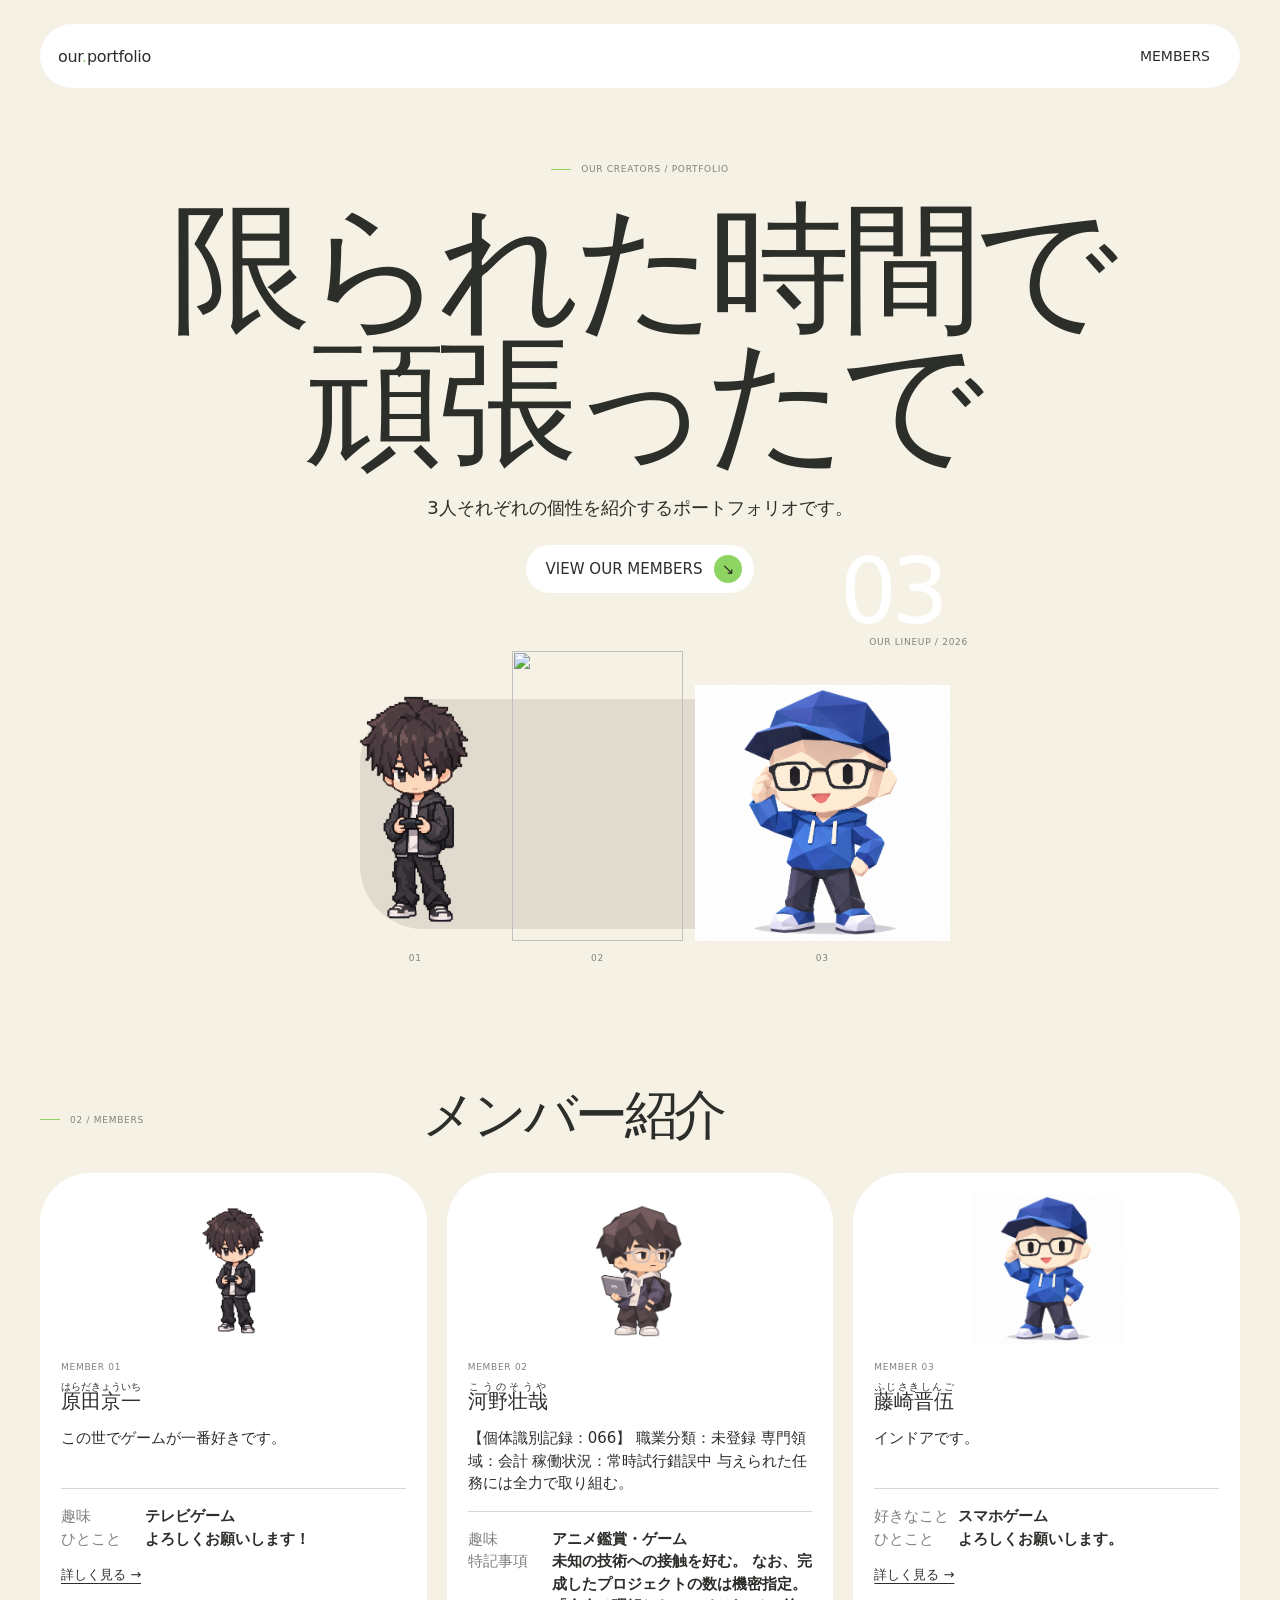
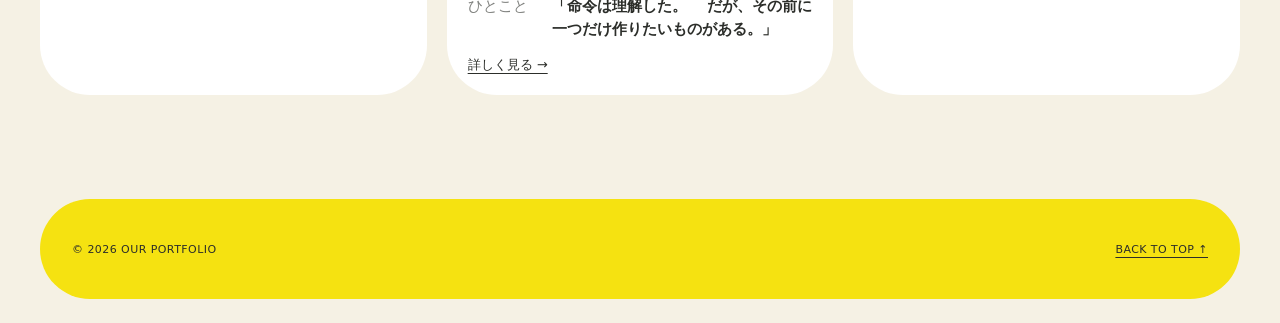
==== commit c78fb825: "Merge branch 'main' of https://github.com/gp24a066-hub/portfolio-abcdefg" ====
--- a/index.html
+++ b/index.html
@@ -22,7 +22,7 @@
       <section class="hero" aria-labelledby="intro-title">
         <div class="hero-content">
           <p class="eyebrow">Our creators / Portfolio</p>
-          <h1 id="intro-title">それぞれの個性が、<br><span>ひとつの形になる。</span></h1>
+          <h1 id="intro-title">限られた時間で<br><span>頑張ったで</span></h1>
           <p class="hero-copy">
             <span id="member-count">メンバー</span>それぞれの個性を紹介するポートフォリオです。
           </p>
